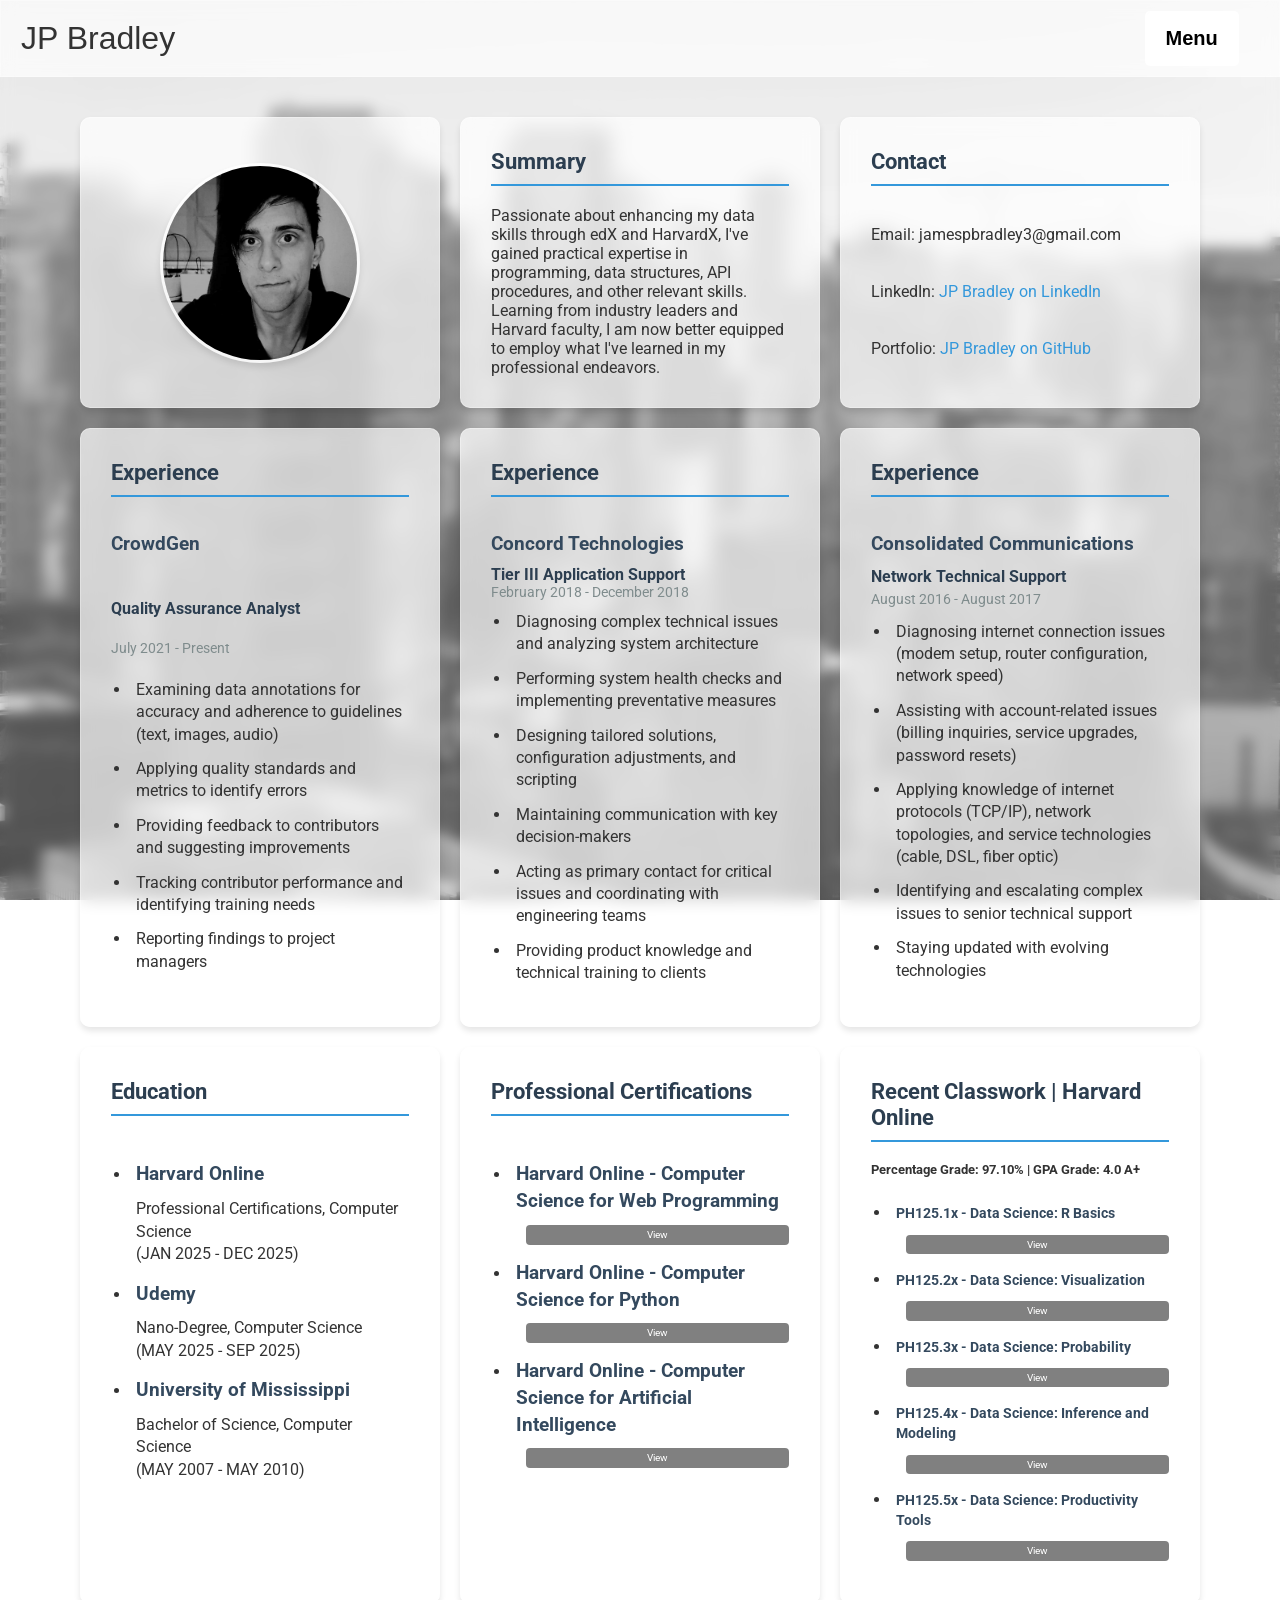
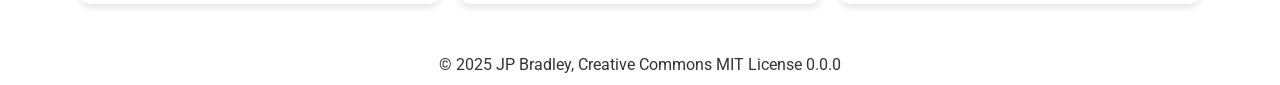
==== index.html @ 56322862 "Update index.html" ====
<!DOCTYPE html>
<html lang="en">
<head>
<meta charset="UTF-8">
<meta name="viewport" content="width=device-width, initial-scale=1.0">
<meta http-equiv="X-UA-Compatible" content="ie=edge">
<title>JP Bradley - Home</title>
<link rel="stylesheet" href="{{ url_for('static', filename='style.css') }}">
<link href="https://fonts.googleapis.com/css2?family=Roboto:wght@400;700&display=swap" rel="stylesheet">
<style>
    * {
        box-sizing: border-box;
        margin: 0;
        padding: 0;
    }

    body {
        font-family: 'Roboto', sans-serif;
        color: #333;
        margin: 0;
        padding: 0;
        position: relative;
        min-height: 100vh;
        display: flex;
        flex-direction: column;
        width: 100%;
        overflow-x: hidden;
    }

    body::before {
        content: '';
        position: fixed;
        top: 0;
        left: 0;
        width: 100%;
        height: 100%;
        background: url('background.jpg') no-repeat center center fixed;
        background-size: cover;
        filter: grayscale(100%);
        z-index: -2;
    }

    body::after {
        content: '';
        position: fixed;
        top: 0;
        left: 0;
        width: 100%;
        height: 100%;
        background: rgba(255, 255, 255, 0.3);
        backdrop-filter: blur(6.5px);
        -webkit-backdrop-filter: blur(10px);
        z-index: -1;
    }

    header, footer {
        background-color: rgba(255, 255, 255, 0.7);
        backdrop-filter: blur(8px);
        -webkit-backdrop-filter: blur(8px);
        border: 1px solid rgba(255, 255, 255, 0.3);
        padding: 10px 20px;
        width: 100vw;
        margin: 0;
        left: 0;
        right: 0;
        position: relative;
    }

    header {
        position: sticky;
        top: 0;
        z-index: 10;
        display: flex;
        justify-content: space-between;
        align-items: center;
    }

    header .name {
        font-family: 'Arial Narrow', Arial, sans-serif;
        font-size: 2rem;
        font-weight: 300;
        margin-right: 20px;
    }

    nav {
        display: flex;
        justify-content: flex-end;
        align-items: center;
        padding-right: 20px;
    }

    .dropdown {
        position: relative;
        display: inline-block;
        margin-left: auto;
    }

    .dropdown .dropbtn {
        background-color: rgba(255, 255, 255, 0.8);
        backdrop-filter: blur(8px);
        -webkit-backdrop-filter: blur(8px);
        border: 1px solid rgba(255, 255, 255, 0.3);
        border-radius: 5px;
        cursor: pointer;
        font-size: 20px;
        font-weight: 700;
        padding: 15px 20px;
    }

    .dropdown-content {
        visibility: hidden;
        opacity: 0;
        position: absolute;
        background-color: rgba(255, 255, 255, 0.9);
        backdrop-filter: blur(8px);
        -webkit-backdrop-filter: blur(8px);
        border: 1px solid rgba(255, 255, 255, 0.3);
        border-radius: 5px;
        min-width: 160px;
        box-shadow: 0px 8px 16px 0px rgba(0,0,0,0.2);
        z-index: 1000;
        right: 0;
        transition: all 0.3s ease;
    }

    .dropdown::after {
        content: '';
        position: absolute;
        top: 100%;
        left: 0;
        right: 0;
        height: 20px;
        background: transparent;
    }

    .dropdown-content::before {
        content: '';
        position: absolute;
        top: -20px;
        left: 0;
        right: 0;
        height: 20px;
        background: transparent;
    }

    .dropdown-content a {
        color: #333;
        padding: 12px 16px;
        text-decoration: none;
        display: block;
    }

    .dropdown-content a:hover {
        background-color: rgba(241, 241, 241, 0.8);
    }

    .dropdown:hover .dropbtn {
        border-radius: 5px 5px 0 0;
    }

    .dropdown:hover .dropdown-content {
        visibility: visible;
        opacity: 1;
        top: calc(100% + 20px);
    }

    .infographic {
        display: grid;
        grid-template-columns: repeat(auto-fit, minmax(300px, 1fr));
        gap: 20px;
        padding: 20px;
        width: 100%;
        max-width: 1200px;
        margin: 0 auto;
        align-items: stretch;
    }

.infographic-section {
    background-color: rgba(255, 255, 255, 0.7);
    backdrop-filter: blur(8px);
    -webkit-backdrop-filter: blur(8px);
    border: 1px solid rgba(255, 255, 255, 0.3);
    border-radius: 10px;
    padding: 30px; /* Increased padding */
    box-shadow: 0 4px 6px rgba(0, 0, 0, 0.1);
    transition: transform 0.3s ease;
    height: 100%;
    display: flex;
    flex-direction: column;
    justify-content: flex-start;
    align-items: flex-start; /* Changed from center to flex-start */
    text-align: left; /* Changed from center to left */
}

    .infographic-section > *:not(h2) {
        margin-top: auto;
        margin-bottom: auto;
    }

    .infographic-section:hover {
        transform: translateY(-5px);
        box-shadow: 0 6px 12px rgba(0, 0, 0, 0.15);
        background-color: rgba(255, 255, 255, 0.8);
    }

    .headshot-section {
        text-align: center;
        padding: 20px;
    }

    .headshot-container {
        width: 200px;
        height: 200px;
        margin: 0 auto 20px;
        border-radius: 50%;
        overflow: hidden;
        border: 3px solid rgba(255, 255, 255, 0.8);
        box-shadow: 0 4px 6px rgba(0, 0, 0, 0.1);
    }

    .headshot-container img {
        width: 100%;
        height: 100%;
        object-fit: cover;
        object-position: center;
    }

    .headshot-section h2 {
        color: #2c3e50;
        margin-bottom: 10px;
    }

    .headshot-section p {
        color: #34495e;
        font-size: 1.1em;
    }

    .infographic-section h2 {
    color: #2c3e50;
    border-bottom: 2px solid #3498db;
    padding-bottom: 10px;
    margin-bottom: 20px; /* Increased margin */
    width: 100%;
    text-align: left; /* Changed from center to left */
    font-size: 1.4em; /* Increased font size */
}

.infographic-section h3 {
    color: #34495e;
    margin-top: 15px;
    margin-bottom: 10px;
    width: 100%;
    text-align: left;
    font-size: 1.2em;
}

/* Ensure h4 matches the style of h3 */
.infographic-section h4 {
    color: #34495e; /* Same color as h3 */
    margin-top: 15px;
    margin-bottom: 10px;
    width: 100%;
    text-align: left;
    font-size: 0.9em; /* Match the font size of h3 */
}

.infographic-section ul {
    list-style-type: disc; /* Changed from none to disc */
    padding-left: 20px; /* Added padding for bullets */
    width: 100%;
    margin-top: 10px;
}

    .infographic-section li {
    margin-bottom: 12px; /* Increased spacing between list items */
    padding-left: 5px;
    position: relative;
    text-align: left;
    line-height: 1.4; /* Added line height for better readability */
}

    .infographic-section li:before {
    display: none; /* Keep this if you want to use regular bullets instead */
}

    /* Add the new styles here */
    /* Style for the date/position information */
    .experience-date {
        color: #7f8c8d;
        font-size: 0.9em;
        margin-bottom: 5px;
    }

    /* Style for company/position titles */
    .company-position {
        font-weight: bold;
        color: #2c3e50;
        margin-bottom: 5px;
    }

    .infographic-section a {
        color: #3498db;
        text-decoration: none;
        transition: color 0.3s ease;
    }

    .infographic-section a:hover {
        color: #2980b9;
    }

    /* Update link button styling for better visibility */
.link-button {
    display: block;
    margin-left: 10px;
    padding: 3px 6px; /* Increased padding */
    background-color: #808080;
    color: white !important;
    border-radius: 4px;
    font-size: 0.6em;
    text-align: center;
    white-space: nowrap; /* Prevents button text from wrapping */
}

    .link-button:hover {
        background-color: #2980b9;
    }

    main {
        display: flex;
        justify-content: center;
        align-items: center;
        flex-grow: 1;
        width: 100%;
        padding: 0;
        margin: 0;
    }

    .content {
        width: 100%;
        max-width: 1200px;
        margin: 0 auto;
        padding: 20px;
    }

    footer {
        text-align: center;
        padding: 10px;
        z-index: 1;
        width: 100%;
    }

    footer a {
        color: #3498db;
        text-decoration: none;
        transition: color 0.3s ease;
    }

    footer a:hover {
        color: #2980b9;
    }

    .infographic-section.full-width {
        grid-column: 1 / -1;
    }

    @media (min-width: 1200px) {
        .infographic {
            grid-template-columns: repeat(3, 1fr);
        }
    }

    @media (max-width: 900px) and (min-width: 601px) {
        .infographic {
            grid-template-columns: repeat(2, 1fr);
        }
    }

    @media (max-width: 600px) {
        .infographic {
            grid-template-columns: 1fr;
        }
    }

    @media (max-width: 768px) {
        body {
            flex-direction: column;
        }

        header, footer {
            padding: 10px;
        }

        nav {
            padding-right: 10px;
        }

        .dropdown-content {
            min-width: 100px;
        }

        .infographic {
            grid-template-columns: 1fr;
            padding: 10px;
        }

        .content {
            padding: 10px;
        }

        .dropbtn, .dropdown-content a {
            font-size: 16px;
            padding: 10px;
        }
    }
</style>
</head>
<body>
<header>
    <div class="name">JP Bradley</div>
    <nav>
        <div class="dropdown">
            <button class="dropbtn">Menu</button>
            <div class="dropdown-content">
                <a href="/">Home</a>
                <a href="/projects">Projects</a>
            </div>
        </div>
    </nav>
</header>
<main>
<div class="content">
<div class="infographic">
    <div class="infographic-section headshot-section">
        <div class="headshot-container">
            <img src="headshot.jpg" alt="JP Bradley headshot">
        </div>
    </div>

<div class="infographic-section">
    <h2>Summary</h2>
    <p>Passionate about enhancing my data skills through edX and HarvardX, I've gained practical expertise in programming, data structures, API procedures, and other relevant skills. Learning from industry leaders and Harvard faculty, I am now better equipped to employ what I've learned in my professional endeavors.</p>
    </div>
<div class="infographic-section">
<h2>Contact</h2>
<p>Email: jamespbradley3@gmail.com</p>
<p>LinkedIn: <a href="https://www.linkedin.com/in/jp-bradley-534a37205" target="_blank">JP Bradley on LinkedIn</a></p>
<p>Portfolio: <a href="https://github.com/JPBradley3" target="_blank">JP Bradley on GitHub</a></p>
</div>

<div class="infographic-section">
<h2>Experience</h2>
<h3>CrowdGen</h3>
<div></div>
<div class="company-position">Quality Assurance Analyst</div>
<div class="experience-date">July 2021 - Present</div>
<ul>
<li>Examining data annotations for accuracy and adherence to guidelines (text, images, audio)</li>
<li>Applying quality standards and metrics to identify errors</li>
<li>Providing feedback to contributors and suggesting improvements</li>
<li>Tracking contributor performance and identifying training needs</li>
<li>Reporting findings to project managers</li>
</ul>
</div>
<div class="infographic-section">
<h2>Experience</h2>
<h3>Concord Technologies</h3>
<div class="company-position">Tier III Application Support</div>
<div class="experience-date">February 2018 - December 2018</div>
<ul>
<li>Diagnosing complex technical issues and analyzing system architecture</li>
<li>Performing system health checks and implementing preventative measures</li>
<li>Designing tailored solutions, configuration adjustments, and scripting</li>
<li>Maintaining communication with key decision-makers</li>
<li>Acting as primary contact for critical issues and coordinating with engineering teams</li>
<li>Providing product knowledge and technical training to clients</li>
</ul>
</div>
<div class="infographic-section">
<h2>Experience</h2>
<h3>Consolidated Communications</h3>
<div class="company-position">Network Technical Support</div>
<div class="experience-date">August 2016 - August 2017</div>
<ul>
<li>Diagnosing internet connection issues (modem setup, router configuration, network speed)</li>
<li>Assisting with account-related issues (billing inquiries, service upgrades, password resets)</li>
<li>Applying knowledge of internet protocols (TCP/IP), network topologies, and service technologies (cable, DSL, fiber optic)</li>
<li>Identifying and escalating complex issues to senior technical support</li>
<li>Staying updated with evolving technologies</li>
</ul>
</div>
<div class="infographic-section">
    <h2>Education</h2>
    <ul>
        <li>
            <h3>Harvard Online</h3>
            <p>Professional Certifications, Computer Science</p>
            <p class="dates">(JAN 2025 - DEC 2025)</p>
        </li>
        <li>
            <h3>Udemy</h3>
            <p>Nano-Degree, Computer Science</p>
            <p class="dates">(MAY 2025 - SEP 2025)</p>
        </li>
        <li>
            <h3>University of Mississippi</h3>
            <p>Bachelor of Science, Computer Science</p>
            <p class="dates">(MAY 2007 - MAY 2010)</p>
        </li>
    </ul>
</div>
<div class="infographic-section">
    <h2>Professional Certifications</h2>
    <ul>
       <li>
            <h3>Harvard Online - Computer Science for Web Programming</h3>
            <p><a href="https://credentials.edx.org/credentials/887565ab8524473fb56057eddb751e0d/" class="link-button" target="_blank">View</a></p>
       </li>
        <li>
            <h3>Harvard Online - Computer Science for Python</h3>
            <p><a href="https://credentials.edx.org/credentials/f8e393e04ab74c479dfad5d305c8e9d6/" class="link-button" target="_blank">View</a></p>
        </li>
        <li>
            <h3>Harvard Online - Computer Science for Artificial Intelligence</h3>
            <p><a href="https://credentials.edx.org/credentials/f0343fa7ae074fc398cbfcce8ed19a1a/" class="link-button" target="_blank">View</a></p>
        </li>
    </ul>
</div>

<div class="infographic-section">
    <h2>Recent Classwork | Harvard Online</h2>
    <h5><strong>Percentage Grade:</strong> 97.10% | <strong>GPA Grade:</strong> 4.0 A+</h5>
    <ul>
        <li>
            <h4>PH125.1x - Data Science: R Basics</h4>
            <p><a href="https://courses.edx.org/certificates/60938a4f2ab84f8cb7c4f90204e20078" class="link-button" target="_blank">View</a></p>
        </li>
        <li>
            <h4>PH125.2x - Data Science: Visualization</h4>
            <p><a href="https://courses.edx.org/certificates/d234e4bdcf4c49619b4641b8844ca5a0" class="link-button" target="_blank">View</a></p>
        </li>
        <li>
            <h4>PH125.3x - Data Science: Probability</h4>
            <p><a href="https://courses.edx.org/certificates/719c6b87081d4665b00e4a6ca2979a40" class="link-button" target="_blank">View</a></p>
        </li>
        <li>
            <h4>PH125.4x - Data Science: Inference and Modeling</h4>
            <p><a href="https://courses.edx.org/certificates/f861cb1e8ad74903b701d0f70133b96c" class="link-button" target="_blank">View</a></p>
        </li>
        <li>
            <h4>PH125.5x - Data Science: Productivity Tools</h4>
            <p><a href="https://courses.edx.org/certificates/1071d89985fc462a81b3fe087c222298" class="link-button" target="_blank">View</a></p>
        </li>
    </ul>
</div>
</div>
</div>
</main>
<footer>
<p>&copy; 2025 JP Bradley, Creative Commons MIT License 0.0.0</p>
</footer>
</body>
</html>
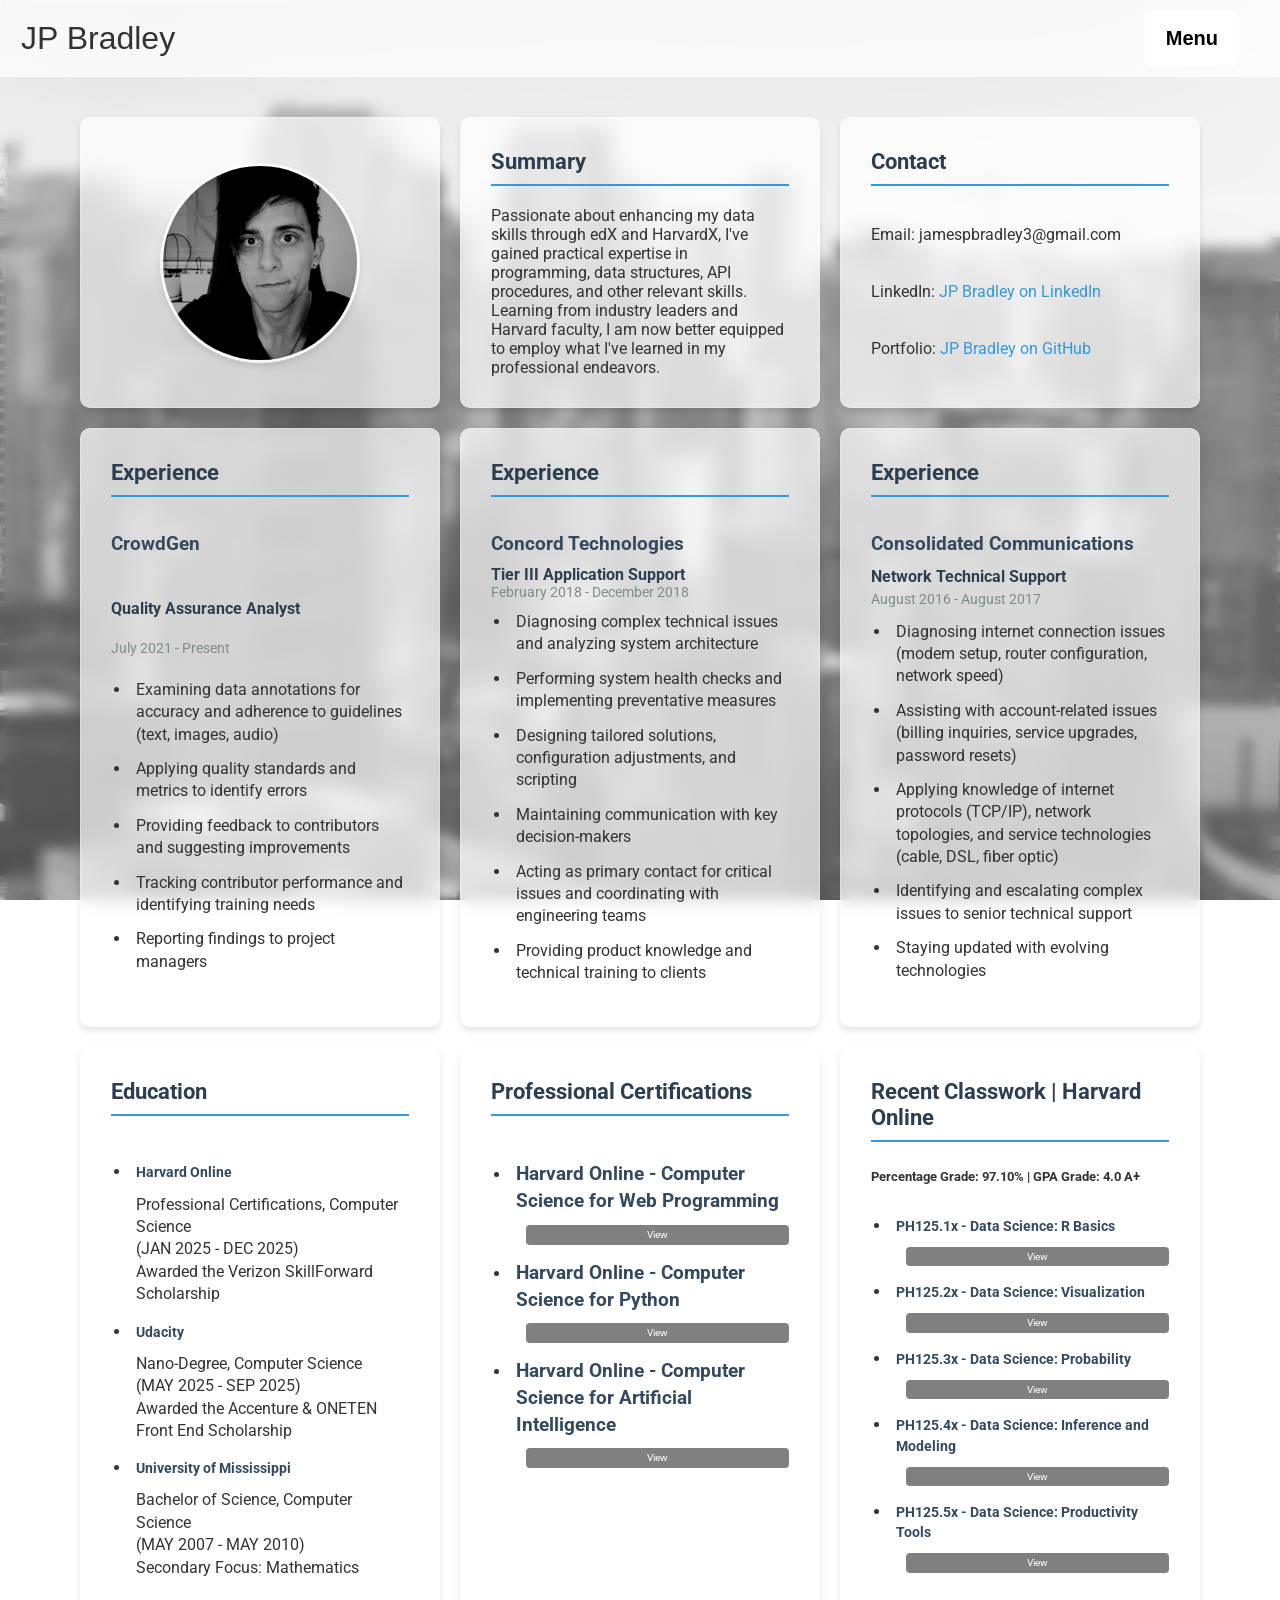
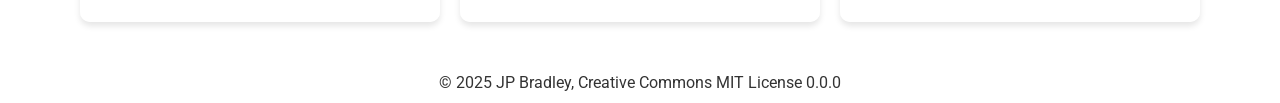
==== commit 0a4bec37: "Update index.html" ====
--- a/index.html
+++ b/index.html
@@ -492,19 +492,22 @@
     <h2>Education</h2>
     <ul>
         <li>
-            <h3>Harvard Online</h3>
+            <h4>Harvard Online</h4>
             <p>Professional Certifications, Computer Science</p>
             <p class="dates">(JAN 2025 - DEC 2025)</p>
-        </li>
-        <li>
-            <h3>Udemy</h3>
+            <p>Awarded the Verizon SkillForward Scholarship</p>
+        </li>
+        <li>
+            <h4>Udacity</h4>
             <p>Nano-Degree, Computer Science</p>
             <p class="dates">(MAY 2025 - SEP 2025)</p>
-        </li>
-        <li>
-            <h3>University of Mississippi</h3>
+            <p>Awarded the Accenture & ONETEN Front End Scholarship</p>
+        </li>
+        <li>
+            <h4>University of Mississippi</h4>
             <p>Bachelor of Science, Computer Science</p>
             <p class="dates">(MAY 2007 - MAY 2010)</p>
+            <p>Secondary Focus: Mathematics</p>
         </li>
     </ul>
 </div>
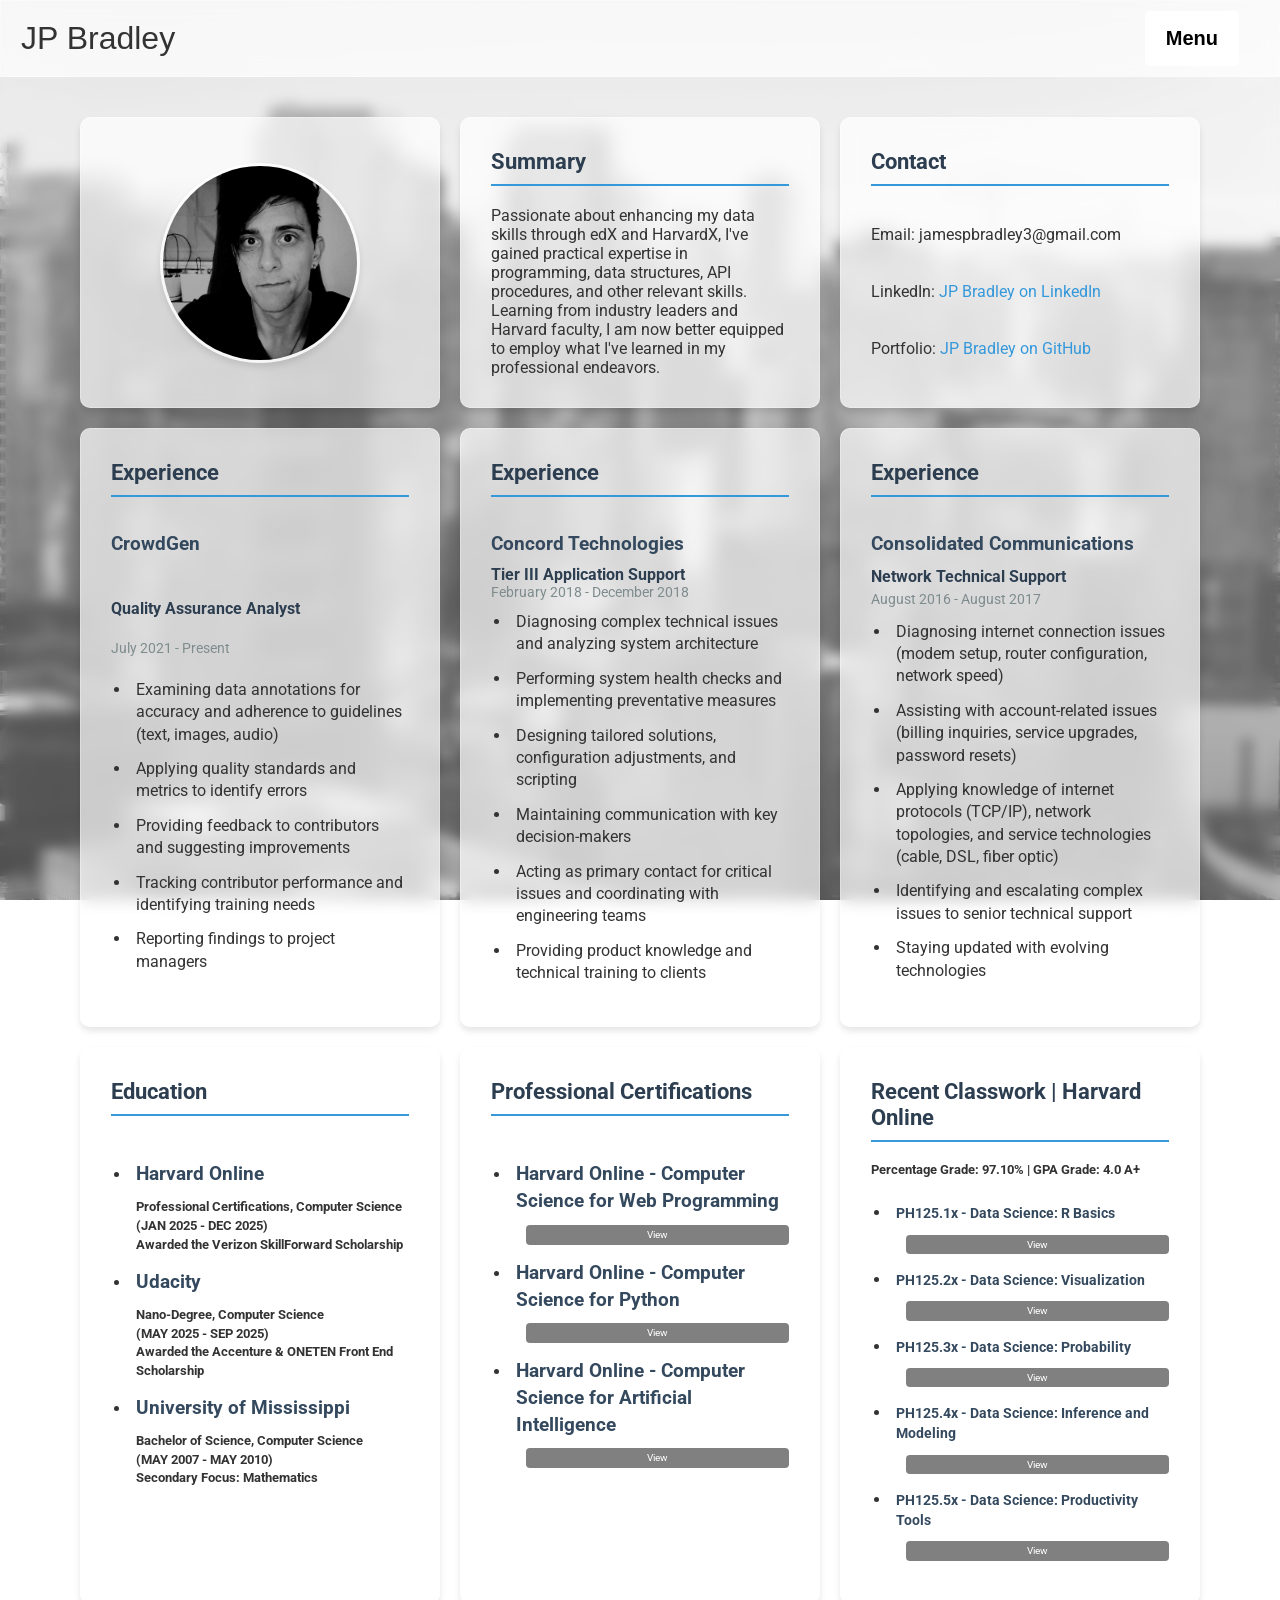
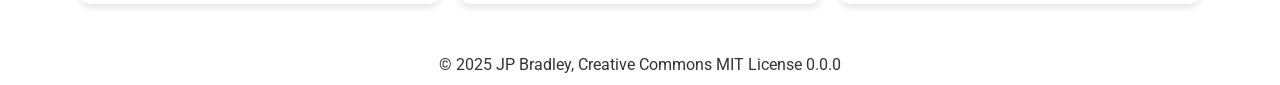
==== commit 0ba55b4f: "Update index.html" ====
--- a/index.html
+++ b/index.html
@@ -492,22 +492,28 @@
     <h2>Education</h2>
     <ul>
         <li>
-            <h4>Harvard Online</h4>
+            <h3>Harvard Online</h3>
+            <h5>
             <p>Professional Certifications, Computer Science</p>
             <p class="dates">(JAN 2025 - DEC 2025)</p>
             <p>Awarded the Verizon SkillForward Scholarship</p>
-        </li>
-        <li>
-            <h4>Udacity</h4>
+            </h5>
+        </li>
+        <li>
+            <h3>Udacity</h3>
+            <h5>
             <p>Nano-Degree, Computer Science</p>
             <p class="dates">(MAY 2025 - SEP 2025)</p>
             <p>Awarded the Accenture & ONETEN Front End Scholarship</p>
-        </li>
-        <li>
-            <h4>University of Mississippi</h4>
+            </h5>
+        </li>
+        <li>
+            <h3>University of Mississippi</h3>
+            <h5>
             <p>Bachelor of Science, Computer Science</p>
             <p class="dates">(MAY 2007 - MAY 2010)</p>
             <p>Secondary Focus: Mathematics</p>
+            </h5>
         </li>
     </ul>
 </div>
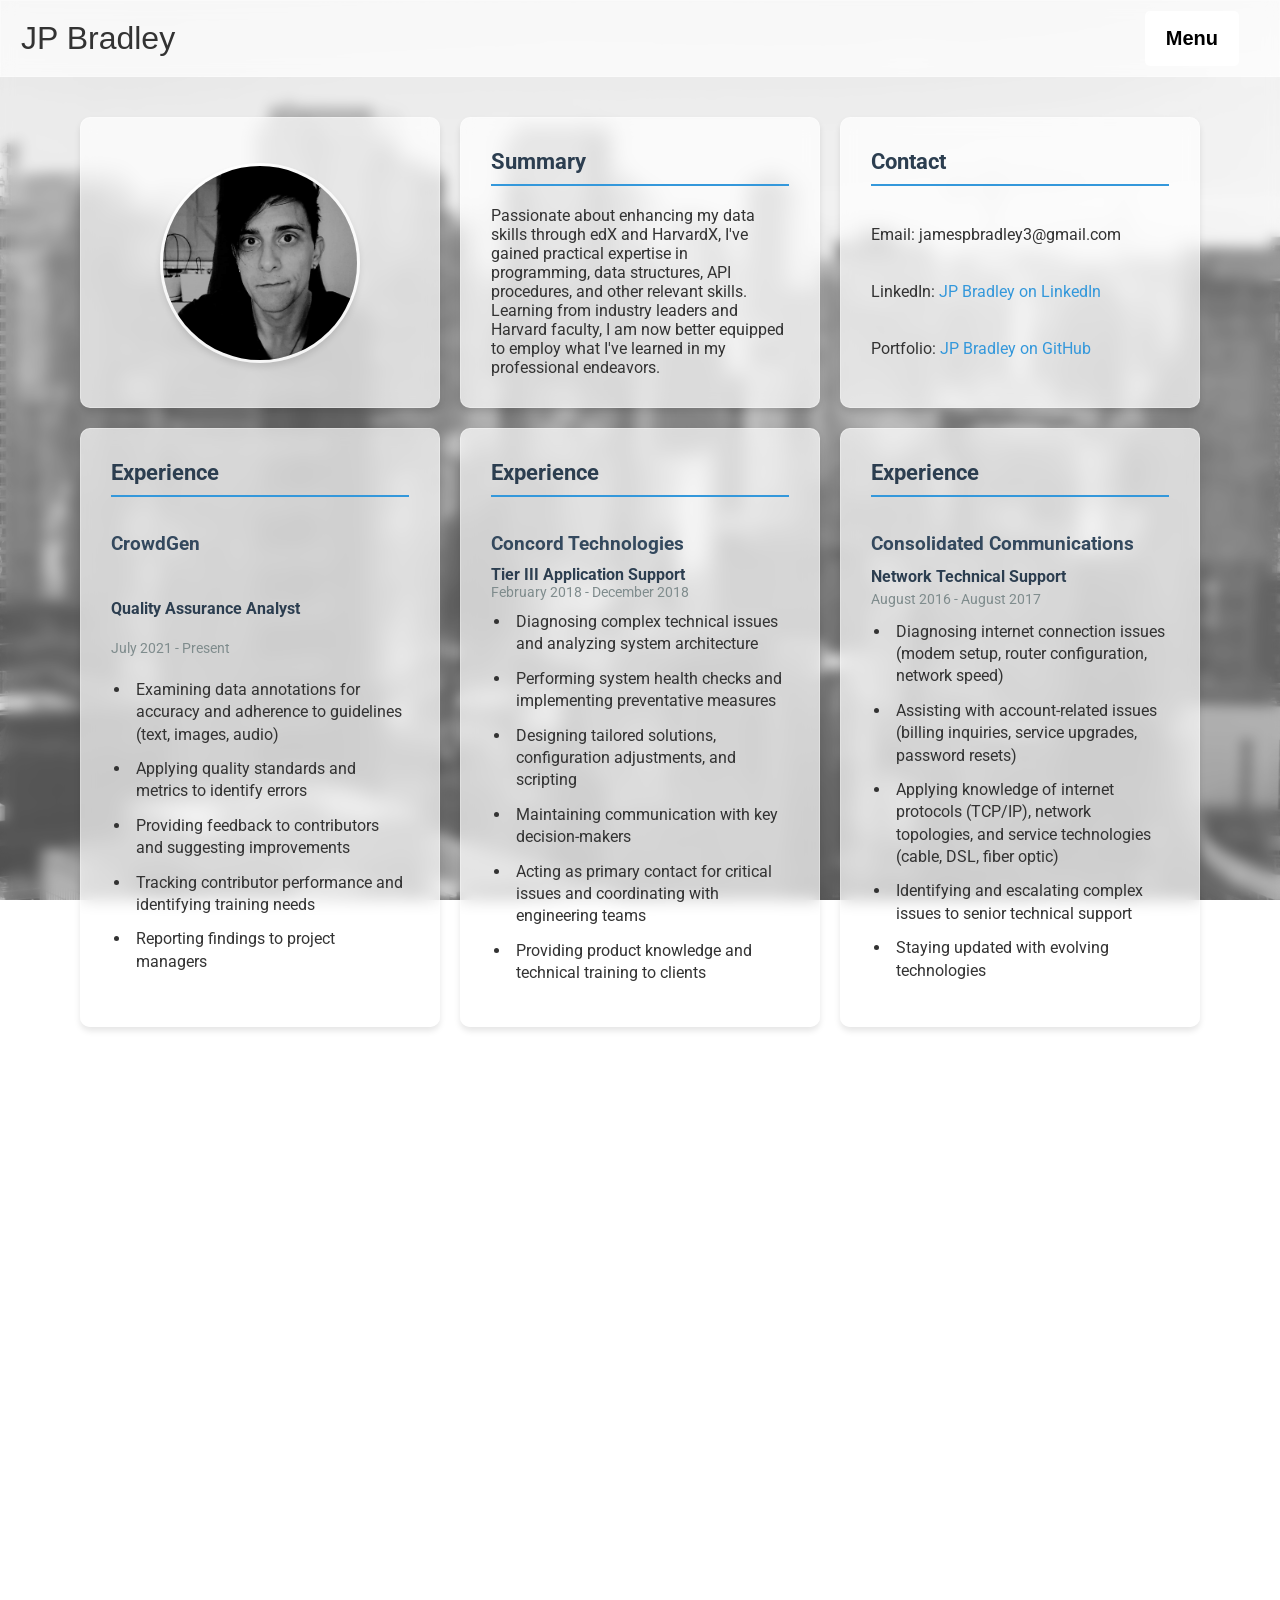
==== commit a5a03f03: "Update index.html" ====
--- a/index.html
+++ b/index.html
@@ -536,28 +536,38 @@
 </div>
 
 <div class="infographic-section">
-    <h2>Recent Classwork | Harvard Online</h2>
+    <h2>Recent Classwork</h2>
     <h5><strong>Percentage Grade:</strong> 97.10% | <strong>GPA Grade:</strong> 4.0 A+</h5>
     <ul>
         <li>
             <h4>PH125.1x - Data Science: R Basics</h4>
+            <h6>
             <p><a href="https://courses.edx.org/certificates/60938a4f2ab84f8cb7c4f90204e20078" class="link-button" target="_blank">View</a></p>
+            </h6>
         </li>
         <li>
             <h4>PH125.2x - Data Science: Visualization</h4>
+            <h6>
             <p><a href="https://courses.edx.org/certificates/d234e4bdcf4c49619b4641b8844ca5a0" class="link-button" target="_blank">View</a></p>
+            </h6>
         </li>
         <li>
             <h4>PH125.3x - Data Science: Probability</h4>
+            <h6>
             <p><a href="https://courses.edx.org/certificates/719c6b87081d4665b00e4a6ca2979a40" class="link-button" target="_blank">View</a></p>
+            </h6>
         </li>
         <li>
             <h4>PH125.4x - Data Science: Inference and Modeling</h4>
+            <h6>
             <p><a href="https://courses.edx.org/certificates/f861cb1e8ad74903b701d0f70133b96c" class="link-button" target="_blank">View</a></p>
+            </h6>
         </li>
         <li>
             <h4>PH125.5x - Data Science: Productivity Tools</h4>
+            <h6>
             <p><a href="https://courses.edx.org/certificates/1071d89985fc462a81b3fe087c222298" class="link-button" target="_blank">View</a></p>
+            </h6>
         </li>
     </ul>
 </div>
@@ -565,7 +575,7 @@
 </div>
 </main>
 <footer>
-<p>&copy; 2025 JP Bradley, Creative Commons MIT License 0.0.0</p>
+<p>&copy; 2025 JP Bradley, MIT License</p>
 </footer>
 </body>
 </html>
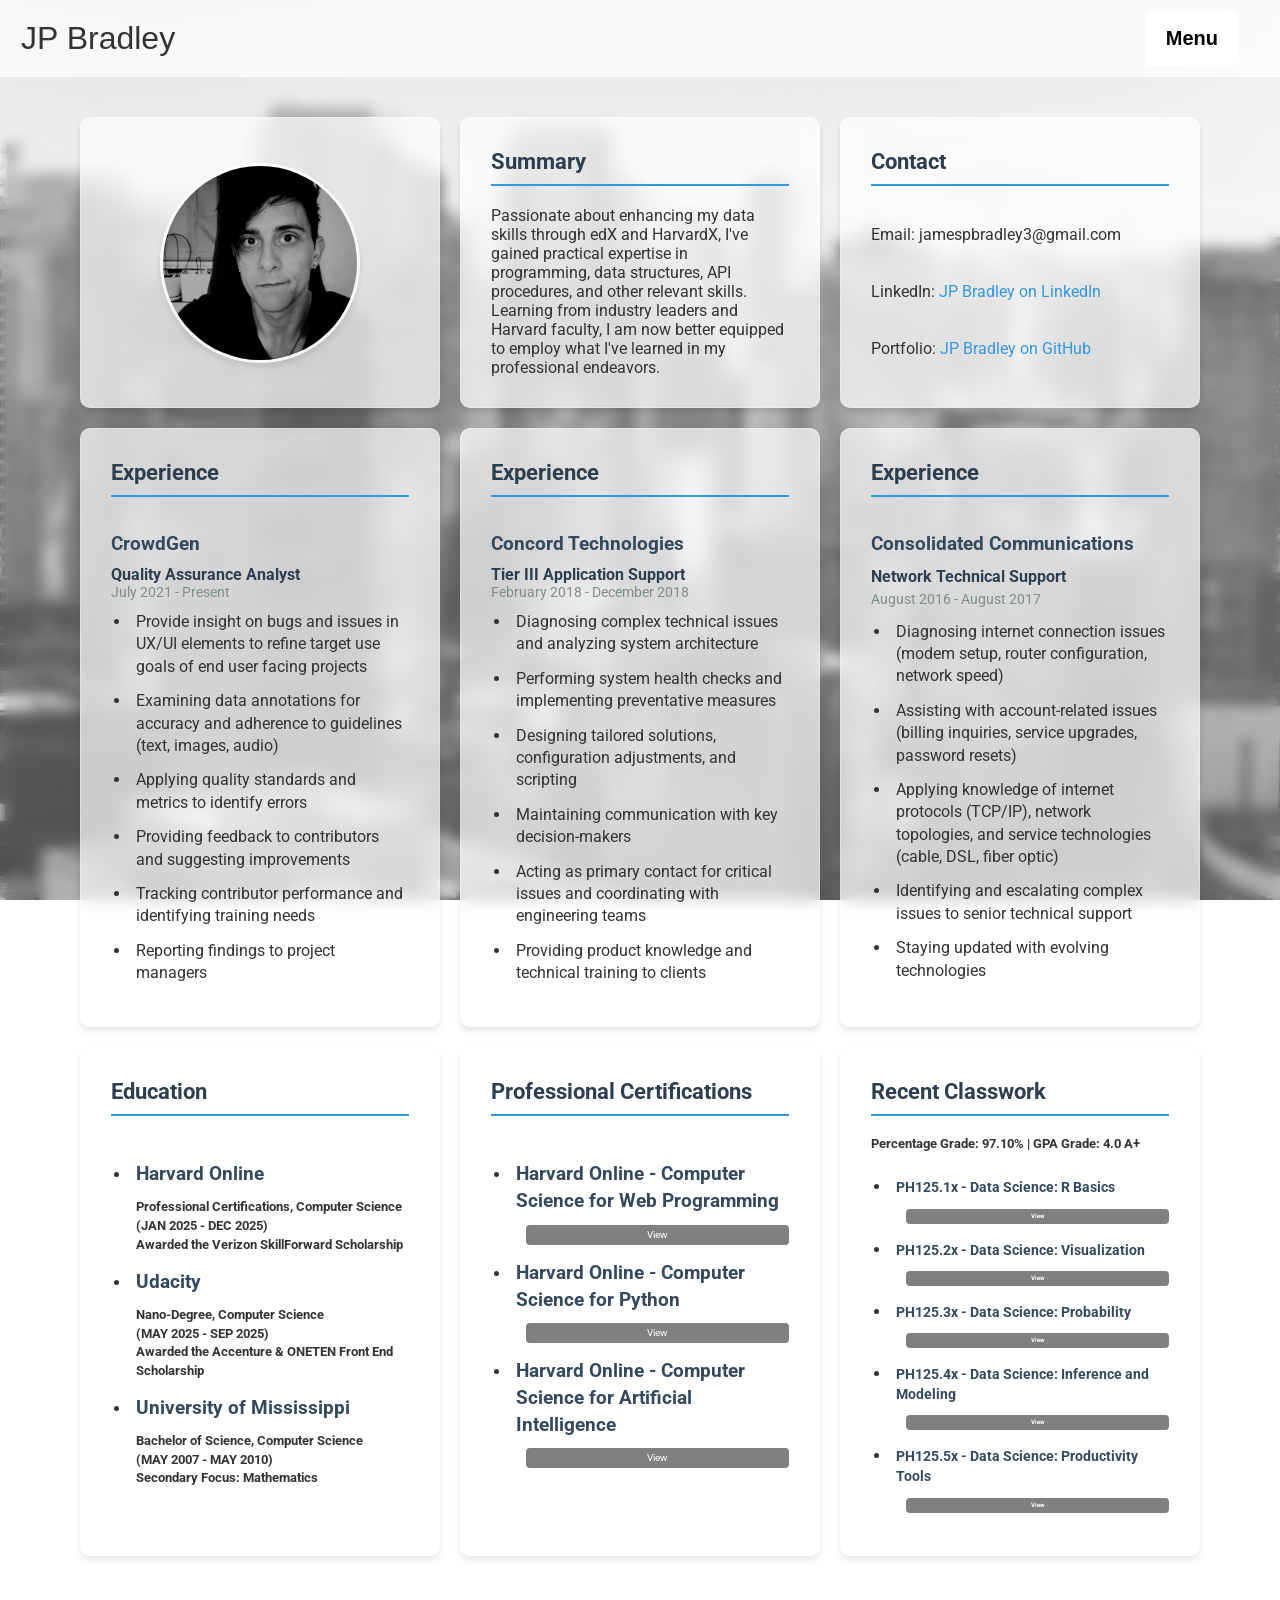
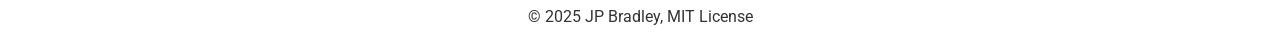
==== commit 7e15697e: "Update index.html" ====
--- a/index.html
+++ b/index.html
@@ -450,10 +450,10 @@
 <div class="infographic-section">
 <h2>Experience</h2>
 <h3>CrowdGen</h3>
-<div></div>
 <div class="company-position">Quality Assurance Analyst</div>
 <div class="experience-date">July 2021 - Present</div>
 <ul>
+<li>Provide insight on bugs and issues in UX/UI elements to refine target use goals of end user facing projects</li>
 <li>Examining data annotations for accuracy and adherence to guidelines (text, images, audio)</li>
 <li>Applying quality standards and metrics to identify errors</li>
 <li>Providing feedback to contributors and suggesting improvements</li>
@@ -461,6 +461,7 @@
 <li>Reporting findings to project managers</li>
 </ul>
 </div>
+   
 <div class="infographic-section">
 <h2>Experience</h2>
 <h3>Concord Technologies</h3>
@@ -475,6 +476,7 @@
 <li>Providing product knowledge and technical training to clients</li>
 </ul>
 </div>
+   
 <div class="infographic-section">
 <h2>Experience</h2>
 <h3>Consolidated Communications</h3>
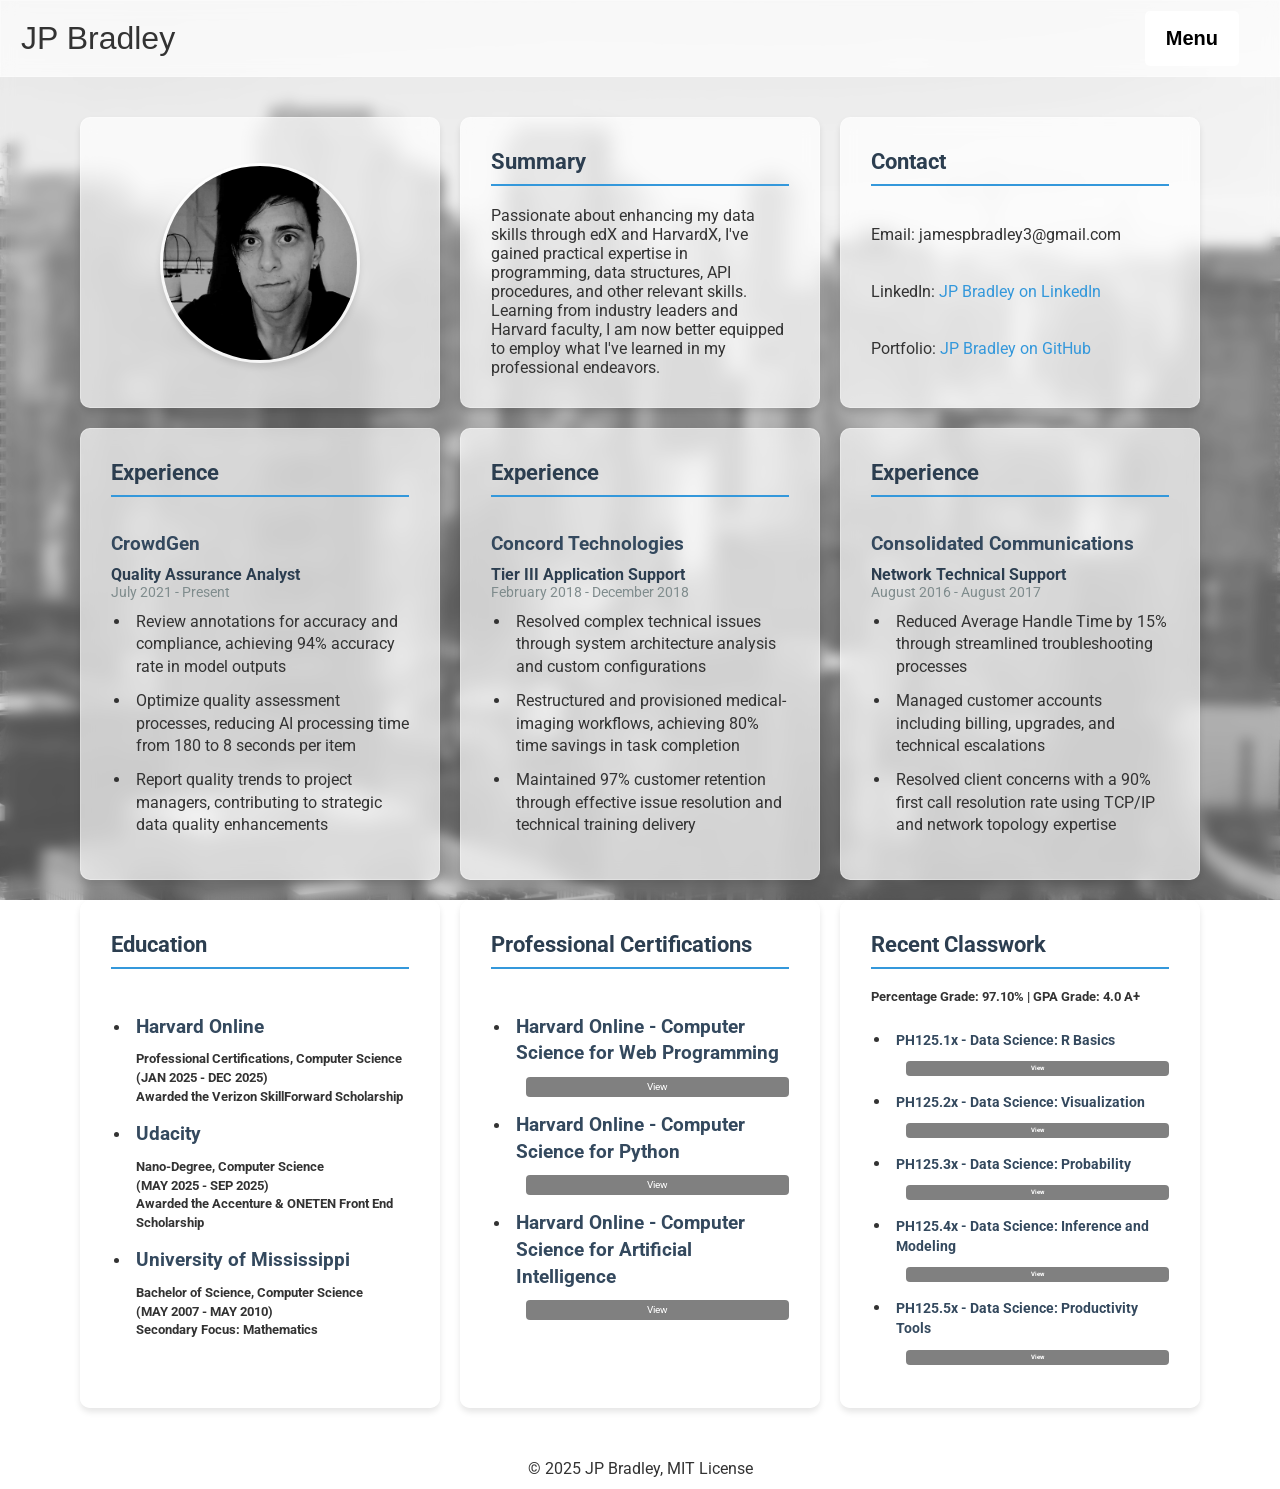
==== commit 1f0b8218: "Update index.html" ====
--- a/index.html
+++ b/index.html
@@ -423,6 +423,7 @@
             <div class="dropdown-content">
                 <a href="/">Home</a>
                 <a href="/projects">Projects</a>
+                <a href="/tools">Tools</a>
             </div>
         </div>
     </nav>
@@ -453,12 +454,9 @@
 <div class="company-position">Quality Assurance Analyst</div>
 <div class="experience-date">July 2021 - Present</div>
 <ul>
-<li>Provide insight on bugs and issues in UX/UI elements to refine target use goals of end user facing projects</li>
-<li>Examining data annotations for accuracy and adherence to guidelines (text, images, audio)</li>
-<li>Applying quality standards and metrics to identify errors</li>
-<li>Providing feedback to contributors and suggesting improvements</li>
-<li>Tracking contributor performance and identifying training needs</li>
-<li>Reporting findings to project managers</li>
+<li>Review annotations for accuracy and compliance, achieving 94% accuracy rate in model outputs</li>
+<li>Optimize quality assessment processes, reducing AI processing time from 180 to 8 seconds per item</li>
+<li>Report quality trends to project managers, contributing to strategic data quality enhancements</li>
 </ul>
 </div>
    
@@ -468,12 +466,9 @@
 <div class="company-position">Tier III Application Support</div>
 <div class="experience-date">February 2018 - December 2018</div>
 <ul>
-<li>Diagnosing complex technical issues and analyzing system architecture</li>
-<li>Performing system health checks and implementing preventative measures</li>
-<li>Designing tailored solutions, configuration adjustments, and scripting</li>
-<li>Maintaining communication with key decision-makers</li>
-<li>Acting as primary contact for critical issues and coordinating with engineering teams</li>
-<li>Providing product knowledge and technical training to clients</li>
+<li>Resolved complex technical issues through system architecture analysis and custom configurations</li>
+<li>Restructured and provisioned medical-imaging workflows, achieving 80% time savings in task completion</li>
+<li>Maintained 97% customer retention through effective issue resolution and technical training delivery</li>
 </ul>
 </div>
    
@@ -483,11 +478,9 @@
 <div class="company-position">Network Technical Support</div>
 <div class="experience-date">August 2016 - August 2017</div>
 <ul>
-<li>Diagnosing internet connection issues (modem setup, router configuration, network speed)</li>
-<li>Assisting with account-related issues (billing inquiries, service upgrades, password resets)</li>
-<li>Applying knowledge of internet protocols (TCP/IP), network topologies, and service technologies (cable, DSL, fiber optic)</li>
-<li>Identifying and escalating complex issues to senior technical support</li>
-<li>Staying updated with evolving technologies</li>
+<li>Reduced Average Handle Time by 15% through streamlined troubleshooting processes</li>
+<li>Managed customer accounts including billing, upgrades, and technical escalations</li>
+<li>Resolved client concerns with a 90% first call resolution rate using TCP/IP and network topology expertise</li>
 </ul>
 </div>
 <div class="infographic-section">
